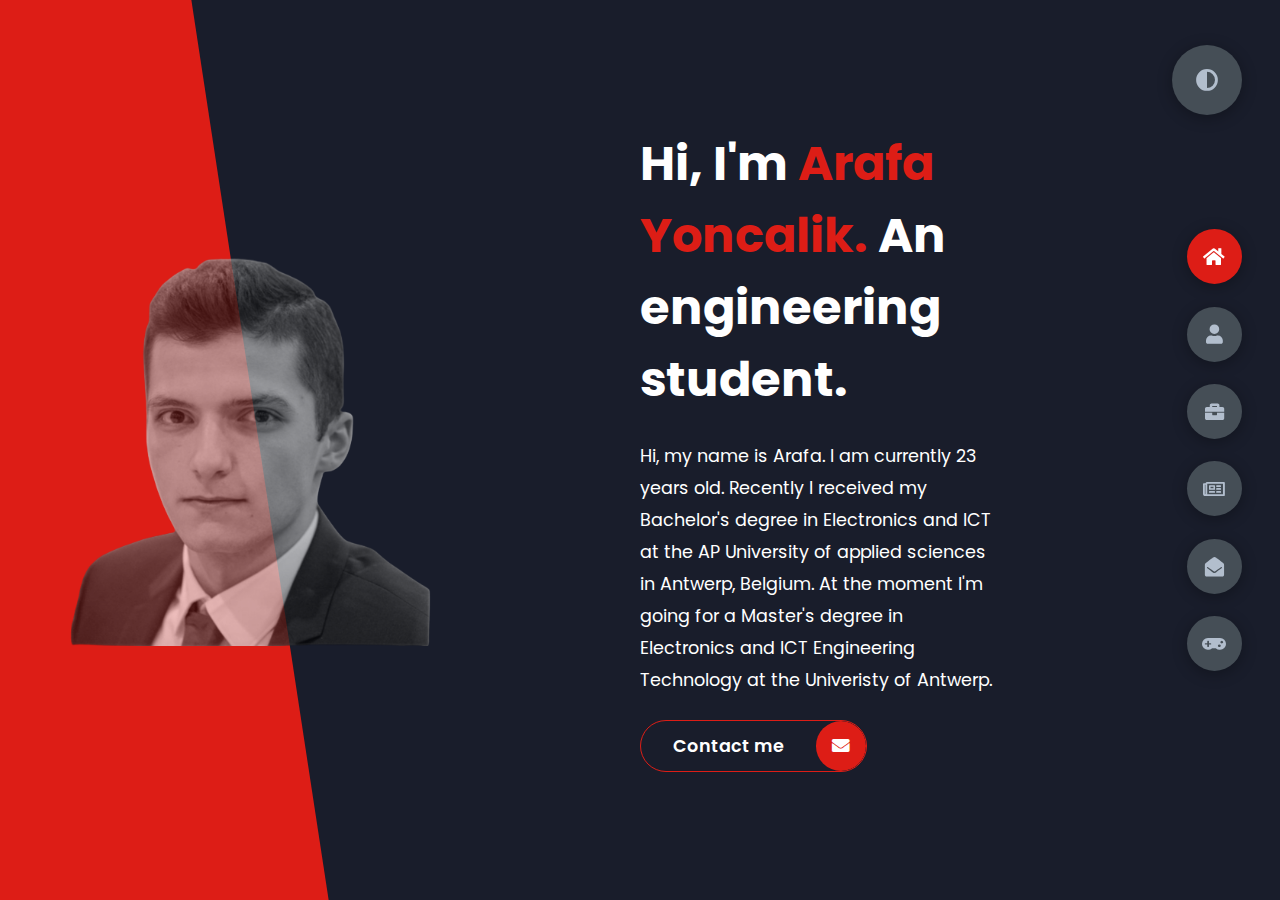
==== index.html @ f0032e3b "changes" ====
<!DOCTYPE html>
<html lang="en">

<head>
    <meta charset="UTF-8">
    <meta http-equiv="X-UA-Compatible" content="IE=edge">
    <meta name="viewport" content="width=device-width, initial-scale=1.0">
    <title>Portfolio</title>
    <link rel="stylesheet" href="styles/styles.css">
    <link rel="preconnect" href="https://fonts.googleapis.com">
    <link rel="preconnect" href="https://fonts.gstatic.com" crossorigin>
    <link rel="stylesheet" href="https://cdnjs.cloudflare.com/ajax/libs/font-awesome/5.15.4/css/all.min.css"
        integrity="sha512-1ycn6IcaQQ40/MKBW2W4Rhis/DbILU74C1vSrLJxCq57o941Ym01SwNsOMqvEBFlcgUa6xLiPY/NS5R+E6ztJQ=="
        crossorigin="anonymous" referrerpolicy="no-referrer" />
    <link href="https://fonts.googleapis.com/css2?family=Poppins:wght@400;500;600;700;800&display=swap"
        rel="stylesheet">
</head>

<body class="main-content">
    <header class="container header active" id="home">
        <div class="header-content">
            <div class="left-header">
                <div class="h-shape"></div>
                <div class="image">
                    <img src="img/legend.png" alt="">
                </div>
            </div>
            <div class="right-header">
                <h1 class="name">
                    Hi, I'm <span>Arafa Yoncalik.</span>
                    An engineering student.
                </h1>
                <p>
                    Hi, my name is Arafa. I am currently 23 years old. Recently I received my Bachelor's degree in
                    Electronics and ICT at the AP University of applied sciences in Antwerp, Belgium. At the moment I'm
                    going for a Master's degree in Electronics and ICT Engineering Technology at the Univeristy of
                    Antwerp.
                </p>
                <div class="control " data-id="contact" id="btn-con">
                    <div class="main-btn">
                        <span class="btn-text" id="go_contact">Contact me</span>
                        <span class="btn-icon"><i class="fas fa-envelope"></i></span>
                    </div>
                </div>
            </div>
        </div>
    </header>
    <main>
        <section class="container about" id="about">
            <div class="main-title">
                <h2>About <span>me</span><span class="bg-text">my stats</span></h2>
            </div>
            <div class="about-container">
                <div class="left-about">
                    <h4>Information About me</h4>
                    <p>
                        Always being fascinated and curious about the newest technologies as a child, I took the
                        opportunity to learn
                        about how it is done.
                        When I was 13 years old my father bought me my first laptop just to practice programming. He
                        gave me some old books
                        about Visual Basic and told me look it up. And that is basically how my journey in becoming a
                        programmer started. In
                        my high school and University career I followed multiple courses and gained information about
                        different topics on how to
                        create applications, how to manage them making use of the newest technologies, how to maintain
                        them and make use of automation using DevOps and CI/CD pipelines, how to deploy them making use
                        of Azure or Google
                        cloud,..etc.
                        Through this journey I also learned about different software development methodologies like
                        agile scrum, version control, different design patterns, algorithms and data
                        structures,...etc.
                        Below is a list of different programming languages and categories of technologies I have worked
                        with and my level of experience with them.
                    </p>
                    <div class="control " data-id="contact" id="btn-con">
                        <div class="main-btn">
                            <span class="btn-text" id="go_contact">Contact me</span>
                            <span class="btn-icon"><i class="fas fa-envelope"></i></span>
                        </div>
                    </div>
                </div>
                <div class="right-about">
                    <div class="about-item">
                        <div class="abt-text">
                            <p class="large-text">30+</p>
                            <p class="small-text">Projects <br /> Completed</p>
                        </div>
                    </div>
                    <div class="about-item">
                        <div class="abt-text">
                            <p class="large-text">5+</p>
                            <p class="small-text">Years of <br /> experience</p>
                        </div>
                    </div>
                    <div class="about-item" onclick="goToMeme()">
                        <div class="abt-text">
                            <p class="large-text">9000+</p>
                            <p class="small-text">Power <br /> Level</p>
                        </div>
                    </div>
                    <div class="about-item">
                        <div class="abt-text">
                            <p class="large-text">10+</p>
                            <p class="small-text"> Known Frameworks or Languages </p>
                        </div>
                    </div>
                </div>
            </div>
            <div class="about-stats">
                <h4 class="stat-title">My Skills</h4>
                <div class="progress-bars">
                    <div class="progress-bar">
                        <p class="prog-title">HTML</p>
                        <div class="progress-con">
                            <p class="prog-text">100%</p>
                            <div class="progress">
                                <span class="html1"></span>
                            </div>
                        </div>
                    </div>
                    <div class="progress-bar">
                        <p class="prog-title">SCSS</p>
                        <div class="progress-con">
                            <p class="prog-text">90%</p>
                            <div class="progress">
                                <span class="css"></span>
                            </div>
                        </div>
                    </div>
                    <div class="progress-bar">
                        <p class="prog-title">javascript</p>
                        <div class="progress-con">
                            <p class="prog-text">85%</p>
                            <div class="progress">
                                <span class="js"></span>
                            </div>
                        </div>
                    </div>
                    <div class="progress-bar">
                        <p class="prog-title">PHP</p>
                        <div class="progress-con">
                            <p class="prog-text">20%</p>
                            <div class="progress">
                                <span class="php"></span>
                            </div>
                        </div>
                    </div>
                    <div class="progress-bar">
                        <p class="prog-title">c++</p>
                        <div class="progress-con">
                            <p class="prog-text">70%</p>
                            <div class="progress">
                                <span class="cplusplus"></span>
                            </div>
                        </div>
                    </div>
                    <div class="progress-bar">
                        <p class="prog-title">C#</p>
                        <div class="progress-con">
                            <p class="prog-text">90%</p>
                            <div class="progress">
                                <span class="csharp"></span>
                            </div>
                        </div>
                    </div>
                    <div class="progress-bar">
                        <p class="prog-title">C</p>
                        <div class="progress-con">
                            <p class="prog-text">70%</p>
                            <div class="progress">
                                <span class="c"></span>
                            </div>
                        </div>
                    </div>
                    <div class="progress-bar">
                        <p class="prog-title">Java</p>
                        <div class="progress-con">
                            <p class="prog-text">100%</p>
                            <div class="progress">
                                <span class="java"></span>
                            </div>
                        </div>
                    </div>
                    <div class="progress-bar">
                        <p class="prog-title">Python</p>
                        <div class="progress-con">
                            <p class="prog-text">80%</p>
                            <div class="progress">
                                <span class="python"></span>
                            </div>
                        </div>
                    </div>
                    <div class="progress-bar">
                        <p class="prog-title">Typescript</p>
                        <div class="progress-con">
                            <p class="prog-text">90%</p>
                            <div class="progress">
                                <span class="typescript"></span>
                            </div>
                        </div>
                    </div>
                    <div class="progress-bar">
                        <p class="prog-title">SQL</p>
                        <div class="progress-con">
                            <p class="prog-text">75%</p>
                            <div class="progress">
                                <span class="sql"></span>
                            </div>
                        </div>
                    </div>
                    <div class="progress-bar">
                        <p class="prog-title">MongoDB</p>
                        <div class="progress-con">
                            <p class="prog-text">100%</p>
                            <div class="progress">
                                <span class="mongoDB"></span>
                            </div>
                        </div>
                    </div>
                    <div class="progress-bar">
                        <p class="prog-title">Assembler</p>
                        <div class="progress-con">
                            <p class="prog-text">60%</p>
                            <div class="progress">
                                <span class="assembler"></span>
                            </div>
                        </div>
                    </div>
                    <div class="progress-bar">
                        <p class="prog-title">Android Studio</p>
                        <div class="progress-con">
                            <p class="prog-text">70%</p>
                            <div class="progress">
                                <span class="androidstudio"></span>
                            </div>
                        </div>
                    </div>
                    <div class="progress-bar">
                        <p class="prog-title">Angular</p>
                        <div class="progress-con">
                            <p class="prog-text">95%</p>
                            <div class="progress">
                                <span class="angular"></span>
                            </div>
                        </div>
                    </div>
                    <div class="progress-bar">
                        <p class="prog-title">Ansible</p>
                        <div class="progress-con">
                            <p class="prog-text">70%</p>
                            <div class="progress">
                                <span class="ansible"></span>
                            </div>
                        </div>
                    </div>
                    <div class="progress-bar">
                        <p class="prog-title">Jenkins</p>
                        <div class="progress-con">
                            <p class="prog-text">70%</p>
                            <div class="progress">
                                <span class="jenkins"></span>
                            </div>
                        </div>
                    </div>
                    <div class="progress-bar">
                        <p class="prog-title">Azure</p>
                        <div class="progress-con">
                            <p class="prog-text">70%</p>
                            <div class="progress">
                                <span class="azure"></span>
                            </div>
                        </div>
                    </div>
                    <div class="progress-bar">
                        <p class="prog-title">Google Cloud</p>
                        <div class="progress-con">
                            <p class="prog-text">70%</p>
                            <div class="progress">
                                <span class="googlecloud"></span>
                            </div>
                        </div>
                    </div>
                    <div class="progress-bar">
                        <p class="prog-title">Linux(Debian)</p>
                        <div class="progress-con">
                            <p class="prog-text">90%</p>
                            <div class="progress">
                                <span class="linux"></span>
                            </div>
                        </div>
                    </div>
                    <div class="progress-bar">
                        <p class="prog-title">Unity(3D Game and VR dev)</p>
                        <div class="progress-con">
                            <p class="prog-text">80%</p>
                            <div class="progress">
                                <span class="Unity"></span>
                            </div>
                        </div>
                    </div>
                    <div class="progress-bar">
                        <p class="prog-title">PyCharm</p>
                        <div class="progress-con">
                            <p class="prog-text">90%</p>
                            <div class="progress">
                                <span class="pycharm"></span>
                            </div>
                        </div>
                    </div>
                    <div class="progress-bar">
                        <p class="prog-title">Intellij</p>
                        <div class="progress-con">
                            <p class="prog-text">100%</p>
                            <div class="progress">
                                <span class="Intellij"></span>
                            </div>
                        </div>
                    </div>
                    <div class="progress-bar">
                        <p class="prog-title">.NET core</p>
                        <div class="progress-con">
                            <p class="prog-text">80%</p>
                            <div class="progress">
                                <span class="NET"></span>
                            </div>
                        </div>
                    </div>
                    <div class="progress-bar">
                        <p class="prog-title">Visual Studio</p>
                        <div class="progress-con">
                            <p class="prog-text">100%</p>
                            <div class="progress">
                                <span class="visualstudio"></span>
                            </div>
                        </div>
                    </div>
                    <div class="progress-bar">
                        <p class="prog-title">Visual Studio Code</p>
                        <div class="progress-con">
                            <p class="prog-text">100%</p>
                            <div class="progress">
                                <span class="vsc"></span>
                            </div>
                        </div>
                    </div>
                    <div class="progress-bar">
                        <p class="prog-title">Cisco Packet Tracer</p>
                        <div class="progress-con">
                            <p class="prog-text">70%</p>
                            <div class="progress">
                                <span class="packettracer"></span>
                            </div>
                        </div>
                    </div>
                    <div class="progress-bar">
                        <p class="prog-title">Postgresql</p>
                        <div class="progress-con">
                            <p class="prog-text">100%</p>
                            <div class="progress">
                                <span class="postgres"></span>
                            </div>
                        </div>
                    </div>
                    <div class="progress-bar">
                        <p class="prog-title">Spring Boot</p>
                        <div class="progress-con">
                            <p class="prog-text">90%</p>
                            <div class="progress">
                                <span class="springbooty"></span>
                            </div>
                        </div>
                    </div>
                    <div class="progress-bar">
                        <p class="prog-title">NodeJS</p>
                        <div class="progress-con">
                            <p class="prog-text">70%</p>
                            <div class="progress">
                                <span class="nodeJS"></span>
                            </div>
                        </div>
                    </div>
                    <div class="progress-bar">
                        <p class="prog-title">React</p>
                        <div class="progress-con">
                            <p class="prog-text">50%</p>
                            <div class="progress">
                                <span class="react"></span>
                            </div>
                        </div>
                    </div>
                    <div class="progress-bar">
                        <p class="prog-title">Windows Server</p>
                        <div class="progress-con">
                            <p class="prog-text">60%</p>
                            <div class="progress">
                                <span class="windowsserver"></span>
                            </div>
                        </div>
                    </div>
                    <div class="progress-bar">
                        <p class="prog-title">MicroChip Studio</p>
                        <div class="progress-con">
                            <p class="prog-text">70%</p>
                            <div class="progress">
                                <span class="microchip"></span>
                            </div>
                        </div>
                    </div>
                    <div class="progress-bar">
                        <p class="prog-title">Vivado (FPGA, VHDL)</p>
                        <div class="progress-con">
                            <p class="prog-text">50%</p>
                            <div class="progress">
                                <span class="vhdl"></span>
                            </div>
                        </div>
                    </div>
                    <div class="progress-bar">
                        <p class="prog-title">Raspberry PI</p>
                        <div class="progress-con">
                            <p class="prog-text">80%</p>
                            <div class="progress">
                                <span class="rpi"></span>
                            </div>
                        </div>
                    </div>
                    <div class="progress-bar">
                        <p class="prog-title">Arduino (nano)</p>
                        <div class="progress-con">
                            <p class="prog-text">80%</p>
                            <div class="progress">
                                <span class="arduino"></span>
                            </div>
                        </div>
                    </div>
                    <div class="progress-bar">
                        <p class="prog-title">GIT (version control)</p>
                        <div class="progress-con">
                            <p class="prog-text">100%</p>
                            <div class="progress">
                                <span class="git"></span>
                            </div>
                        </div>
                    </div>
                    <div class="progress-bar">
                        <p class="prog-title">Jira</p>
                        <div class="progress-con">
                            <p class="prog-text">100%</p>
                            <div class="progress">
                                <span class="jira"></span>
                            </div>
                        </div>
                    </div>
                    <div class="progress-bar">
                        <p class="prog-title">MATLAB</p>
                        <div class="progress-con">
                            <p class="prog-text">80%</p>
                            <div class="progress">
                                <span class="matlab"></span>
                            </div>
                        </div>
                    </div>
                    <div class="progress-bar">
                        <p class="prog-title">Firebase</p>
                        <div class="progress-con">
                            <p class="prog-text">80%</p>
                            <div class="progress">
                                <span class="firebase"></span>
                            </div>
                        </div>
                    </div>
                </div>
            </div>
            <h4 class="stat-title">My Timeline</h4>
            <div class="timeline">
                <div class="timeline-item">
                    <div class="tl-icon">
                        <i class="fas fa-university"></i>
                    </div>
                    <p class="tl-duration">SEPT 2021</p>
                    <h5>University Of Antwerp<span> - UNIVERSITY</span></h5>
                    <p>
                        Started my Master's degree in the Faculty of Applied Sciences, Electronics and ICT
                        (Engineering).
                    </p>
                </div>
                <div class="timeline-item">
                    <div class="tl-icon">
                        <i class="fas fa-university"></i>
                    </div>
                    <p class="tl-duration">JUN 2021</p>
                    <h5>AP UNIVERSITY<span> - UNIVERSITY</span></h5>
                    <p>
                        Graduated from AP in Electronics and ICT, where I received my Professional Bachelor's degree.
                    </p>
                </div>
                <div class="timeline-item">
                    <div class="tl-icon">
                        <i class="fas fa-briefcase"></i>
                    </div>
                    <p class="tl-duration">FEB 2021 - Now</p>
                    <h5>Research Assistant<span> - AP University (Immersive Lab)</span></h5>
                    <p>
                        For the Immersive lab of AP University I worked many times as a student in helping with doing
                        research on virtual reality based topics or testing new VR equipment. I was also responsible for
                        helping with student that
                        would follow summerschools at the Immersive Lab for learning on how to develop a virtual reality
                        application
                        making use of the Unity Framework.
                    </p>
                </div>
                <div class="timeline-item">
                    <div class="tl-icon">
                        <i class="fas fa-users"></i>
                    </div>
                    <p class="tl-duration">FEB 2021 - 4 months</p>
                    <h5>Internship<span> - Suivo NV</span></h5>
                    <p>
                        During my Bachelor degree I had worked as an intern at Suivo as a full stack web developer,
                        where I had to create an application where I used Angular for the frontend and Spring Boot, Java
                        for the Backend. These were my first months in a real IT related work environment. Again I would
                        like to thank Suivo for accepting me there.
                    </p>
                </div>
                <div class="timeline-item">
                    <div class="tl-icon">
                        <i class="fas fa-briefcase"></i>
                    </div>
                    <p class="tl-duration">AUG 2018 - Now</p>
                    <h5>Retail Worker<span> - Carrefour</span></h5>
                    <p>
                        In Carrefour where I still work from time to time, I usually am responsible for the fruits and
                        veggies section.
                    </p>
                </div>
                <div class="timeline-item">
                    <div class="tl-icon">
                        <i class="fas fa-university"></i>
                    </div>
                    <p class="tl-duration">JUN 2018</p>
                    <h5>KA SCHOTEN<span> - HIGHSCHOOL</span></h5>
                    <p>
                        Graduated from highschool in Industrial ICT - TSO.
                    </p>
                </div>
                <div class="timeline-item">
                    <div class="tl-icon">
                        <i class="fas fa-briefcase"></i>
                    </div>
                    <p class="tl-duration">JAN 2017 - Now</p>
                    <h5>Waiter<span> - Quinto</span></h5>
                    <p>
                        As a waiter I also worked for many years at Quinto, which was a food service company that
                        provided
                        waiters for different banquet halls or party rooms.
                    </p>
                </div>
                <div class="timeline-item">
                    <div class="tl-icon">
                        <i class="fas fa-briefcase"></i>
                    </div>
                    <p class="tl-duration">APR 2017 - 2 months</p>
                    <h5>Warehouse Worker<span> - VOS Logistics</span></h5>
                    <p>
                        I worked at VOS logistics for about 2 months as a student, where I had to pack up boxes of pots
                        and pans.
                    </p>
                </div>
                <div class="timeline-item">
                    <div class="tl-icon">
                        <i class="fas fa-briefcase"></i>
                    </div>
                    <p class="tl-duration">FEB 2017 - 2 months</p>
                    <h5>Sous Chef<span> - Roji</span></h5>
                    <p>
                        Again for a short period of time I worked in a restaurant named Roji in Antwerp. Where I helped
                        preparing the dishes.
                    </p>
                </div>
                <div class="timeline-item">
                    <div class="tl-icon">
                        <i class="fas fa-users"></i>
                    </div>
                    <p class="tl-duration">FEB 2017 - 2 weeks</p>
                    <h5>Internship<span> - Innosec</span></h5>
                    <p>
                        My first internship experience was at an organisation called Innosec, where I developed 3 basic
                        websites for. These websites were made in Wordpress. This was a nice experience I had during
                        highschool which helped me understanding the principles of web design as a young learner.
                    </p>
                </div>
                <div class="timeline-item">
                    <div class="tl-icon">
                        <i class="fas fa-briefcase"></i>
                    </div>
                    <p class="tl-duration">JAN 2016 - 1 month</p>
                    <h5>Baker<span> - Bakkerij Goolaerts</span></h5>
                    <p>
                        For a short period of time as a student I worked at a bakery helping with baking bread,
                        preparing the dough and decorating cakes.
                    </p>
                </div>
            </div>
        </section>
        <section class="container" id="portfolio">
            <div class="main-title">
                <h2>My <span>Portfolio</span><span class="bg-text">My Work</span></h2>
            </div>
            <p class="port-text">
                Here is some of my work that I've done in various programming languages.
            </p>
            <div class="portfolios">
                <div class="portfolio-item">
                    <div class="image">
                        <img src="img/clover.PNG" alt="">
                    </div>
                    <div class="hover-items">
                        <h3>Security Tool</h3>
                        <div class="icons">
                            <a href="https://github.com/Arafa42/Security-Tool-Cloverfield-Magnus-Opus-Project"
                                class="icon" target="_blank">
                                <i class="fab fa-github"></i>
                            </a>
                            <a href="https://youtu.be/WwIbwt-917Q" class="icon" target="_blank">
                                <i class="fab fa-youtube"></i>
                            </a>
                        </div>
                    </div>
                </div>
                <div class="portfolio-item">
                    <div class="image">
                        <img src="img/warcpr.png" alt="">
                    </div>
                    <div class="hover-items">
                        <h3>WAR-CPR in VR</h3>
                        <div class="icons">
                            <a href="https://github.com/Arafa42/WAR-CPR_DEMO" class="icon" target="_blank">
                                <i class="fab fa-github"></i>
                            </a>
                            <a href="https://youtu.be/sEaVJ5YvAxQ" class="icon" target="_blank">
                                <i class="fab fa-youtube"></i>
                            </a>
                        </div>
                    </div>
                </div>
                <div class="portfolio-item">
                    <div class="image">
                        <img src="img/moneyismoneylan.png" alt="">
                    </div>
                    <div class="hover-items">
                        <h3>MoneyTracker</h3>
                        <div class="icons">
                            <a href="https://github.com/Arafa42/MoneyTracker" class="icon" target="_blank">
                                <i class="fab fa-github"></i>
                            </a>
                        </div>
                    </div>
                </div>
                <div class="portfolio-item">
                    <div class="image">
                        <img src="img/chess.png" alt="">
                    </div>
                    <div class="hover-items">
                        <h3>CHESS_AI</h3>
                        <div class="icons">
                            <a href="https://github.com/Arafa42/CHESS_AI" class="icon" target="_blank">
                                <i class="fab fa-github"></i>
                            </a>
                        </div>
                    </div>
                </div>
                <div class="portfolio-item">
                    <div class="image">
                        <img src="img/dsp.png" alt="">
                    </div>
                    <div class="hover-items">
                        <h3>sEMG Signal Processing</h3>
                        <div class="icons">
                            <a href="https://github.com/Arafa42/Digital-Signal-Processing" target="_blank" class="icon">
                                <i class="fab fa-github"></i>
                            </a>
                        </div>
                    </div>
                </div>
                <div class="portfolio-item">
                    <div class="image">
                        <img src="img/2D.png" alt="">
                    </div>
                    <div class="hover-items">
                        <h3>2D Platformer</h3>
                        <div class="icons">
                            <a href="https://github.com/Arafa42/Platformer2D" target="_blank" class="icon">
                                <i class="fab fa-github"></i>
                            </a>
                        </div>
                    </div>
                </div>
                <div class="portfolio-item">
                    <div class="image">
                        <img src="img/mqtiti.png" alt="">
                    </div>
                    <div class="hover-items">
                        <h3>RPI Multiplayer Pong</h3>
                        <div class="icons">
                            <a href="https://github.com/Arafa42/RPI_MULTIPLAYER_PONG" class="icon" target="_blank">
                                <i class="fab fa-github"></i>
                            </a>
                            <a href="https://youtu.be/7KH_9-VDdi8" class="icon" target="_blank">
                                <i class="fab fa-youtube"></i>
                            </a>
                        </div>
                    </div>
                </div>

                <div class="portfolio-item">
                    <div class="image">
                        <img src="img/springang.png" alt="">
                    </div>
                    <div class="hover-items">
                        <h3>Bookstore</h3>
                        <div class="icons">
                            <a href="https://github.com/Arafa42/Spring-Boot_Angular_Bookstore" class="icon"
                                target="_blank">
                                <i class="fab fa-github"></i>
                            </a>
                        </div>
                    </div>
                </div>
                <div class="portfolio-item">
                    <div class="image">
                        <img src="img/unity.png" alt="">
                    </div>
                    <div class="hover-items">
                        <h3>3D Platformer</h3>
                        <div class="icons">
                            <a href="https://github.com/Arafa42/Unity-3D-Game-Programming-Project" class="icon"
                                target="_blank">
                                <i class="fab fa-github"></i>
                            </a>
                            <a href="https://youtu.be/xMLe4D88G_8" class="icon" target="_blank">
                                <i class="fab fa-youtube"></i>
                            </a>
                        </div>
                    </div>
                </div>
                <div class="portfolio-item">
                    <div class="image">
                        <img src="img/androwiet.png" alt="">
                    </div>
                    <div class="hover-items">
                        <h3>IBM CHALLENGE</h3>
                        <div class="icons">
                            <a href="https://github.com/Arafa42/IBM_CHALLENGE" class="icon" target="_blank">
                                <i class="fab fa-github"></i>
                            </a>
                        </div>
                    </div>
                </div>
                <div class="portfolio-item">
                    <div class="image">
                        <img src="img/python.png" alt="">
                    </div>
                    <div class="hover-items">
                        <h3>Python Games</h3>
                        <div class="icons">
                            <a href="https://github.com/Arafa42/Python_Games" class="icon" target="_blank">
                                <i class="fab fa-github"></i>
                            </a>
                        </div>
                    </div>
                </div>
                <div class="portfolio-item">
                    <div class="image">
                        <img src="img/dotnet.png" alt="">
                    </div>
                    <div class="hover-items">
                        <h3>CloudApi-BooksApi</h3>
                        <div class="icons">
                            <a href="https://github.com/Arafa42/CloudApi-BooksApi" class="icon" target="_blank">
                                <i class="fab fa-github"></i>
                            </a>
                        </div>
                    </div>
                </div>
            </div>
        </section>
        <section class="container" id="blogs">
            <div class="blogs-content">
                <div class="main-title">
                    <h2>My <span>Blogs</span><span class="bg-text">My Blogs</span></h2>
                </div>
                <div class="blgtext">
                    No blogs available yet...
                </div>
                <!-- <div class="blogs">
                    <div class="blog">
                        <img src="img/port6.jpg" alt="">
                        <div class="blog-text">
                            <h4>
                                How to Create Your Own Website
                            </h4>
                            <p>
                                Lorem ipsum dolor sit, amet consectetur adipisicing elit.
                                Doloribus natus voluptas, eos obcaecati recusandae amet?
                            </p>
                        </div>
                    </div>
                    <div class="blog">
                        <img src="img/blog1.jpg" alt="">
                        <div class="blog-text">
                            <h4>
                                How to Become an Expert in Web Design
                            </h4>
                            <p>
                                Lorem ipsum dolor sit, amet consectetur adipisicing elit.
                                Doloribus natus voluptas, eos obcaecati recusandae amet?
                            </p>
                        </div>
                    </div>
                    <div class="blog">
                        <img src="img/blog2.jpg" alt="">
                        <div class="blog-text">
                            <h4>
                                Become a Web Designer in 10 Days
                            </h4>
                            <p>
                                Lorem ipsum dolor sit, amet consectetur adipisicing elit.
                                Doloribus natus voluptas, eos obcaecati recusandae amet?
                            </p>
                        </div>
                    </div>
                    <div class="blog">
                        <img src="img/blog3.jpg" alt="">
                        <div class="blog-text">
                            <h4>
                                Debbuging made easy with Web Inspector
                            </h4>
                            <p>
                                Lorem ipsum dolor sit, amet consectetur adipisicing elit.
                                Doloribus natus voluptas, eos obcaecati recusandae amet?
                            </p>
                        </div>
                    </div>
                    <div class="blog">
                        <img src="img/port1.jpg" alt="">
                        <div class="blog-text">
                            <h4>
                                Get started with Web Design and UI Design
                            </h4>
                            <p>
                                Lorem ipsum dolor sit, amet consectetur adipisicing elit.
                                Doloribus natus voluptas, eos obcaecati recusandae amet?
                            </p>
                        </div>
                    </div>
                    <div class="blog">
                        <img src="img/port3.jpg" alt="">
                        <div class="blog-text">
                            <h4>
                                This is what you need to know about Web Design
                            </h4>
                            <p>
                                Lorem ipsum dolor sit, amet consectetur adipisicing elit.
                                Doloribus natus voluptas, eos obcaecati recusandae amet?
                            </p>
                        </div>
                    </div> -->
            </div>
            </div>
        </section>
        <section class="container contact" id="contact">
            <div class="contact-container">
                <div class="main-title">
                    <h2>Contact <span>Me</span><span class="bg-text">Contact</span></h2>
                </div>
                <div class="contact-content-con">
                    <div class="left-contact">
                        <h4>Contact me here</h4>
                        <p>
                            Do not hesitate to ask any questions, fill in the contact form and press the send button. I
                            will get back to you as soon as I can.
                        </p>
                        <div class="contact-info">
                            <div class="contact-item">
                                <div class="icon">
                                    <i class="fas fa-map-marker-alt"></i>
                                    <span>Location</span>
                                </div>
                                <p>
                                    : Antwerp, Belgium
                                </p>
                            </div>
                            <div class="contact-item">
                                <div class="icon">
                                    <i class="fas fa-envelope"></i>
                                    <span>Email</span>
                                </div>
                                <p>
                                    <span>: arafayon@gmail.com</span>
                                </p>
                            </div>
                            <div class="contact-item">
                                <div class="icon">
                                    <i class="fas fa-user-graduate"></i>
                                    <span>Education</span>
                                </div>
                                <p>
                                    <span>: Engineering, Univeristy Of Antwerp</span>
                                </p>
                            </div>
                            <!-- <div class="contact-item">
                                <div class="icon">
                                    <i class="fas fa-user-graduate"></i>
                                    <span>Mobile Number</span>
                                </div>
                                <p>
                                    <span>: 07522670617</span>
                                </p>
                            </div> -->
                            <div class="contact-item">
                                <div class="icon">
                                    <i class="fas fa-globe-africa"></i>
                                    <span>Languages</span>
                                </div>
                                <p>
                                    <span>: Dutch, English, Turkish</span>
                                </p>
                            </div>
                        </div>
                        <div class="contact-icons">
                            <div class="contact-icon">
                                <a href="https://www.facebook.com/arafa.yoncalik.7/" target="_blank">
                                    <i class="fab fa-facebook-f"></i>
                                </a>
                                <a href="https://www.linkedin.com/in/arafa-yoncalik-3976a41b8/?originalSubdomain=be""
                                    target=" _blank">
                                    <i class="fab fa-linkedin"></i>
                                </a>
                                <a href="https://github.com/Arafa42" target="_blank">
                                    <i class="fab fa-github"></i>
                                </a>
                                <a href="https://www.youtube.com/channel/UCJx2hqu0TJGX1EMsKXlGy5A" target="_blank">
                                    <i class="fab fa-youtube"></i>
                                </a>
                            </div>
                        </div>
                    </div>
                    <div class="right-contact">
                        <form action="" class="contact-form">
                            <div class="input-control i-c-2">
                                <input type="text" required placeholder="YOUR NAME">
                                <input type="email" required placeholder="YOUR EMAIL">
                            </div>
                            <div class="input-control">
                                <input type="text" required placeholder="ENTER SUBJECT">
                            </div>
                            <div class="input-control">
                                <textarea name="" id="" cols="15" rows="8" placeholder="Message Here..."></textarea>
                            </div>
                            <div class="submit-btn">
                                <a href="#" class="main-btn">
                                    <span class="btn-text">Send</span>
                                    <span class="btn-icon"><i class="fas fa-envelope"></i></span>
                                </a>
                            </div>
                        </form>
                    </div>
                </div>
            </div>
        </section>
        <section class="container games" id="games">
            <div class="games-container">
                <div class="main-title">
                    <h2>Bored <span>?</span><span class="bg-text">Bored?</span></h2>
                </div>
                <div class="games-content-con">
                    <div class="cvs">
                        <canvas width="400" height="500" id="game"></canvas>
                        <script src="breakout.js"></script>
                    </div>
                </div>
            </div>
        </section>
    </main>

    <div class="controls">
        <div class="control active-btn" data-id="home">
            <i class="fas fa-home"></i>
        </div>
        <div class="control" data-id="about">
            <i class="fas fa-user"></i>
        </div>
        <div class="control" data-id="portfolio">
            <i class="fas fa-briefcase"></i>
        </div>
        <div class="control" data-id="blogs">
            <i class="far fa-newspaper"></i>
        </div>
        <div class="control" data-id="contact">
            <i class="fas fa-envelope-open"></i>
        </div>
        <div class="control" data-id="games">
            <i class="fas fa-gamepad"></i>
        </div>
    </div>
    <div class="theme-btn">
        <i class="fas fa-adjust"></i>
    </div>
    <script src="app.js"></script>
</body>

</html>
---- styles/styles.css ----
* {
  margin: 0;
  padding: 0;
  box-sizing: border-box;
  list-style: none;
}

:root {
  --color-primary: #191d2b;
  --color-secondary: #dd1d16;
  --color-white: #FFFFFF;
  --color-black: #000;
  --color-grey0: #f8f8f8;
  --color-grey-1: #dbe1e8;
  --color-grey-2: #b2becd;
  --color-grey-3: #6c7983;
  --color-grey-4: #454e56;
  --color-grey-5: #2a2e35;
  --color-grey-6: #12181b;
  --br-sm-2: 14px;
  --box-shadow-1: 0 3px 15px rgba(0,0,0,.3);
}

.light-mode {
  --color-primary: #FFFFFF;
  --color-secondary: #6fa9ff;
  --color-white: #454e56;
  --color-black: #000;
  --color-grey0: #f8f8f8;
  --color-grey-1: #6c7983;
  --color-grey-2: #6c7983;
  --color-grey-3: #6c7983;
  --color-grey-4: #454e56;
  --color-grey-5: #f8f8f8;
  --color-grey-6: #12181b;
}

body {
  background-color: var(--color-primary);
  font-family: "Poppins", sans-serif;
  font-size: 1.1rem;
  color: var(--color-white);
  transition: all 0.4s ease-in-out;
}

a {
  display: inline-block;
  text-decoration: none;
  color: inherit;
  font-family: inherit;
}

header {
  min-height: 100vh;
  color: var(--color-white);
  overflow: hidden;
  padding: 0 !important;
}

section {
  min-height: 100vh;
  width: 100%;
  position: absolute;
  left: 0;
  top: 0;
  padding: 3rem 18rem;
}

.container {
  display: none;
  transform: translateY(-100%) scale(0);
  transition: all 0.4s ease-in-out;
  background-color: var(--color-primary);
}

.active {
  display: block;
  animation: appear 1s ease-in-out;
  transform: translateY(0) scaleY(1);
}
@keyframes appear {
  0% {
    transform: translateY(-100%) scaleY(0);
  }
  100% {
    transform: translateY(0) scaleY(1);
  }
}

.controls {
  position: fixed;
  z-index: 10;
  top: 50%;
  right: 3%;
  display: flex;
  flex-direction: column;
  align-items: center;
  justify-content: center;
  transform: translateY(-50%);
}
.controls .control {
  padding: 1rem;
  cursor: pointer;
  background-color: var(--color-grey-4);
  width: 55px;
  height: 55px;
  border-radius: 50%;
  display: flex;
  justify-content: center;
  align-items: center;
  margin: 0.7rem 0;
  box-shadow: var(--box-shadow-1);
}
.controls .control i {
  font-size: 1.2rem;
  color: var(--color-grey-2);
  pointer-events: none;
}
.controls .active-btn {
  background-color: var(--color-secondary);
  transition: all 0.4s ease-in-out;
}
.controls .active-btn i {
  color: var(--color-white);
}

.theme-btn {
  top: 5%;
  right: 3%;
  width: 70px;
  height: 70px;
  border-radius: 50%;
  background-color: var(--color-grey-4);
  cursor: pointer;
  position: fixed;
  display: flex;
  justify-content: center;
  align-items: center;
  box-shadow: 0 3px 15px rgba(0, 0, 0, 0.3);
  transition: all 0.1s ease-in-out;
}
.theme-btn:active {
  transform: translateY(-3px);
}
.theme-btn i {
  font-size: 1.4rem;
  color: var(--color-grey-2);
  pointer-events: none;
}

/*Header-content*/
.header-content {
  display: grid;
  grid-template-columns: repeat(2, 1fr);
  min-height: 100vh;
}
.header-content .left-header {
  display: flex;
  align-items: center;
  position: relative;
}
.header-content .left-header .h-shape {
  transition: all 0.4s ease-in-out;
  width: 65%;
  height: 100%;
  background-color: var(--color-secondary);
  position: absolute;
  left: 0;
  top: 0;
  z-index: -1;
  clip-path: polygon(0 0, 46% 0, 79% 100%, 0% 100%);
}
.header-content .left-header .image {
  border-radius: var(--br-sm-2);
  height: 80%;
  width: 58%;
  margin-left: 4rem;
  /* background-color: var(--color-black); */
  opacity: .75;
  transition: all 0.4s ease-in-out;
}
.header-content .left-header .image img {
  width: 100%;
  height: 100%;
  object-fit: contain;
  transition: all 0.4s ease-in-out;
  filter: grayscale(100%);
}
.header-content .left-header .image img:hover {
  filter: grayscale(0);
}
.header-content .right-header {
  display: flex;
  flex-direction: column;
  justify-content: center;
  padding-right: 18rem;
}
.header-content .right-header .name {
  font-size: 3rem;
}
.header-content .right-header .name span {
  color: var(--color-secondary);
}
.header-content .right-header p {
  margin: 1.5rem 0;
  line-height: 2rem;
}

/*About*/
.about-container {
  display: grid;
  grid-template-columns: repeat(2, 1fr);
  padding-top: 3.5rem;
  padding-bottom: 5rem;
}
.about-container .right-about {
  display: grid;
  grid-template-columns: repeat(2, 1fr);
  grid-gap: 2rem;
}
.about-container .right-about .about-item {
  border: 1px solid var(--color-grey-5);
  border-radius: 5px;
  transition: all 0.4s ease-in-out;
  box-shadow: 1px 2px 15px rgba(0, 0, 0, 0.1);
}
.about-container .right-about .about-item:hover {
  cursor: default;
  transform: translateY(-5px);
  border: 1px solid var(--color-secondary);
  box-shadow: 1px 4px 15px rgba(0, 0, 0, 0.32);
}
.about-container .right-about .about-item .abt-text {
  padding: 1.5rem;
  display: flex;
  flex-direction: column;
}
.about-container .right-about .about-item .abt-text .large-text {
  font-size: 3rem;
  font-weight: 700;
  color: var(--color-secondary);
}
.about-container .right-about .about-item .abt-text .small-text {
  padding-left: 3rem;
  position: relative;
  text-transform: uppercase;
  font-size: 1.2rem;
  color: var(--color-grey-1);
  letter-spacing: 2px;
}
.about-container .right-about .about-item .abt-text .small-text::before {
  content: "";
  position: absolute;
  left: 0;
  top: 15px;
  width: 2rem;
  height: 2px;
  background-color: var(--color-grey-5);
}
.about-container .left-about {
  padding-right: 5rem;
}
.about-container .left-about p {
  line-height: 2rem;
  padding: 1rem;
  color: var(--color-grey-1);
}
.about-container .left-about h4 {
  font-size: 2rem;
  text-transform: uppercase;
}

.about-stats {
  padding-bottom: 4rem;
}
.about-stats .progress-bars {
  display: grid;
  grid-template-columns: repeat(2, 1fr);
  grid-gap: 2rem;
}
.about-stats .progress-bars .progress-bar {
  display: flex;
  flex-direction: column;
}
.about-stats .progress-bars .progress-bar .prog-title {
  text-transform: uppercase;
  font-weight: 500;
}
.about-stats .progress-bars .progress-bar .progress-con {
  display: flex;
  align-items: center;
}
.about-stats .progress-bars .progress-bar .progress-con .prog-text {
  color: var(--color-grey-2);
}
.about-stats .progress-bars .progress-bar .progress-con .progress {
  width: 100%;
  height: 0.45rem;
  background-color: var(--color-grey-4);
  margin-left: 1rem;
  position: relative;
}
.about-stats .progress-bars .progress-bar .progress-con .progress span {
  position: absolute;
  top: 0;
  left: 0;
  height: 100%;
  background-color: var(--color-secondary);
  transition: all 0.4s ease-in-out;
  width: 60%;
}
.about-stats .progress-bars .progress-bar .progress-con .progress .html1 {
  width: 100%;
}
.about-stats .progress-bars .progress-bar .progress-con .progress .css {
  width: 90%;
}
.about-stats .progress-bars .progress-bar .progress-con .progress .js {
  width: 85%;
}
.about-stats .progress-bars .progress-bar .progress-con .progress .php{
  width: 20%;
}
.about-stats .progress-bars .progress-bar .progress-con .progress .cplusplus {
  width: 70%;
}
.about-stats .progress-bars .progress-bar .progress-con .progress .csharp {
  width: 90%;
}
.about-stats .progress-bars .progress-bar .progress-con .progress .c {
  width: 70%;
}
.about-stats .progress-bars .progress-bar .progress-con .progress .java {
  width: 100%;
}
.about-stats .progress-bars .progress-bar .progress-con .progress .python {
  width: 80%;
}
.about-stats .progress-bars .progress-bar .progress-con .progress .typescript {
  width: 90%;
}
.about-stats .progress-bars .progress-bar .progress-con .progress .sql {
  width: 75%;
}
.about-stats .progress-bars .progress-bar .progress-con .progress .mongoDB {
  width: 100%;
}
.about-stats .progress-bars .progress-bar .progress-con .progress .assembler {
  width: 60%;
}
.about-stats .progress-bars .progress-bar .progress-con .progress .androidstudio {
  width: 70%;
}
.about-stats .progress-bars .progress-bar .progress-con .progress .angular {
  width: 95%;
}
.about-stats .progress-bars .progress-bar .progress-con .progress .ansible {
  width: 70%;
}
.about-stats .progress-bars .progress-bar .progress-con .progress .jenkins {
  width: 70%;
}
.about-stats .progress-bars .progress-bar .progress-con .progress .azure {
  width: 70%;
}
.about-stats .progress-bars .progress-bar .progress-con .progress .googlecloud {
  width: 70%;
}
.about-stats .progress-bars .progress-bar .progress-con .progress .linux {
  width: 90%;
}
.about-stats .progress-bars .progress-bar .progress-con .progress .Unity {
  width: 80%;
}
.about-stats .progress-bars .progress-bar .progress-con .progress .pycharm {
  width: 90%;
}
.about-stats .progress-bars .progress-bar .progress-con .progress .Intellij {
  width: 100%;
}
.about-stats .progress-bars .progress-bar .progress-con .progress .NET {
  width: 80%;
}
.about-stats .progress-bars .progress-bar .progress-con .progress .visualstudio {
  width: 100%;
}
.about-stats .progress-bars .progress-bar .progress-con .progress .vsc {
  width: 100%;
}
.about-stats .progress-bars .progress-bar .progress-con .progress .packettracer {
  width: 70%;
}
.about-stats .progress-bars .progress-bar .progress-con .progress .postgres {
  width: 100%;
}
.about-stats .progress-bars .progress-bar .progress-con .progress .springbooty {
  width: 90%;
}
.about-stats .progress-bars .progress-bar .progress-con .progress .nodeJS {
  width: 70%;
}
.about-stats .progress-bars .progress-bar .progress-con .progress .react {
  width: 50%;
}
.about-stats .progress-bars .progress-bar .progress-con .progress .windowsserver {
  width: 60%;
}
.about-stats .progress-bars .progress-bar .progress-con .progress .microchip {
  width: 70%;
}
.about-stats .progress-bars .progress-bar .progress-con .progress .vhdl {
  width: 50%;
}
.about-stats .progress-bars .progress-bar .progress-con .progress .rpi {
  width: 80%;
}
.about-stats .progress-bars .progress-bar .progress-con .progress .arduino {
  width: 80%;
}
.about-stats .progress-bars .progress-bar .progress-con .progress .git {
  width: 100%;
}
.about-stats .progress-bars .progress-bar .progress-con .progress .jira {
  width: 100%;
}
.about-stats .progress-bars .progress-bar .progress-con .progress .matlab {
  width: 80%;
}
.about-stats .progress-bars .progress-bar .progress-con .progress .firebase {
  width: 80%;
}


.stat-title {
  text-transform: uppercase;
  font-size: 1.4rem;
  text-align: center;
  padding: 3.5rem 0;
  position: relative;
}
.stat-title::before {
  content: "";
  position: absolute;
  left: 50%;
  top: 0;
  width: 40%;
  height: 1px;
  background-color: var(--color-grey-5);
  transform: translateX(-50%);
}

/*Timeline*/
.timeline {
  display: grid;
  grid-template-columns: repeat(2, 1fr);
  grid-gap: 2rem;
  padding-bottom: 3rem;
}
.timeline .timeline-item {
  position: relative;
  padding-left: 3rem;
  border-left: 1px solid var(--color-grey-5);
}
.timeline .timeline-item .tl-icon {
  position: absolute;
  left: -27px;
  top: 0;
  background-color: var(--color-secondary);
  width: 50px;
  height: 50px;
  border-radius: 50%;
  display: flex;
  align-items: center;
  justify-content: center;
}
.timeline .timeline-item .tl-icon i {
  font-size: 1.3rem;
}
.timeline .timeline-item .tl-duration {
  padding: 0.2rem 0.6rem;
  background-color: var(--color-grey-5);
  border-radius: 15px;
  display: inline-block;
  font-size: 0.8rem;
  text-transform: uppercase;
  font-weight: 500;
}
.timeline .timeline-item h5 {
  padding: 1rem 0;
  text-transform: uppercase;
  font-size: 1.3rem;
  font-weight: 600;
}
.timeline .timeline-item h5 span {
  color: var(--color-grey-2);
  font-weight: 500;
  font-size: 1.2rem;
}
.timeline .timeline-item p {
  color: var(--color-grey-2);
}

.port-text {
  padding: 2rem 0;
  text-align: center;
}

.portfolios {
  display: grid;
  grid-template-columns: repeat(3, 1fr);
  grid-gap: 2rem;
  margin-top: 3rem;
}
.portfolios .portfolio-item {
  position: relative;
  border-radius: 15px;
}
.portfolios .portfolio-item img {
  width: 100%;
  height: 300px;
  object-fit: cover;
  border-radius: 15px;
}
.portfolios .portfolio-item .hover-items {
  width: 100%;
  height: 100%;
  background-color: var(--color-secondary);
  position: absolute;
  left: 0;
  top: 0;
  border-radius: 15px;
  display: flex;
  justify-content: center;
  align-items: center;
  flex-direction: column;
  opacity: 0;
  transform: scale(0);
  transition: all 0.4s ease-in-out;
}
.portfolios .portfolio-item .hover-items h3 {
  font-size: 1.5rem;
  color: var(--color-white);
  margin-bottom: 1.5rem;
}
.portfolios .portfolio-item .hover-items .icons {
  display: flex;
  justify-content: center;
  align-items: center;
}
.portfolios .portfolio-item .hover-items .icons .icon {
  background-color: var(--color-primary);
  border-radius: 50%;
  width: 50px;
  height: 50px;
  display: flex;
  align-items: center;
  justify-content: center;
  margin: 0 1rem;
  cursor: pointer;
  transition: all 0.4s ease-in-out;
}
.portfolios .portfolio-item .hover-items .icons .icon i {
  font-size: 1.5rem;
  color: var(--color-white);
  margin: 0 1rem;
}
.portfolios .portfolio-item .hover-items .icons .icon:hover {
  background-color: var(--color-white);
}
.portfolios .portfolio-item .hover-items .icons .icon:hover i {
  color: var(--color-primary);
}

.portfolio-item:hover .hover-items {
  opacity: 1;
  transform: scale(1);
}

.blogs {
  display: grid;
  grid-template-columns: repeat(3, 1fr);
  grid-gap: 2rem;
  margin-top: 3rem;
}
.blogs .blog {
  position: relative;
  background-color: var(--color-grey-5);
  border-radius: 5px;
  box-shadow: 1px 1px 20px rgba(0, 0, 0, 0.1);
  transition: all 0.4s ease-in-out;
}
.blogs .blog:hover {
  box-shadow: 1px 1px 20px rgba(0, 0, 0, 0.3);
  transform: translateY(-5px);
  transition: all 0.4s ease-in-out;
}
.blogs .blog:hover img {
  filter: grayscale(0);
  transform: scale(1.1);
  box-shadow: 0px 4px 15px rgba(0, 0, 0, 0.8);
}
.blogs .blog img {
  width: 100%;
  height: 300px;
  object-fit: cover;
  border-top-left-radius: 5px;
  border-top-right-radius: 5px;
  filter: grayscale(100%);
  transition: all 0.4s ease-in-out;
}
.blogs .blog .blog-text {
  margin-top: -7px;
  padding: 1.1rem;
  border-top: 8px solid var(--color-secondary);
}
.blogs .blog .blog-text h4 {
  font-size: 1.5rem;
  margin-bottom: 0.7rem;
  transition: all 0.4s ease-in-out;
  cursor: pointer;
}
.blogs .blog .blog-text h4:hover {
  color: var(--color-secondary);
}
.blogs .blog .blog-text p {
  color: var(--color-grey-2);
  line-height: 2rem;
  padding-bottom: 1rem;
}

.contact-content-con {
  display: flex;
  padding-top: 3.5rem;
}
.contact-content-con .left-contact {
  flex: 2;
}
.contact-content-con .left-contact h4 {
  margin-top: 1rem;
  font-size: 2rem;
  text-transform: uppercase;
}
.contact-content-con .left-contact p {
  margin: 1rem 0;
  line-height: 2rem;
}
.contact-content-con .left-contact .contact-info .contact-item {
  display: flex;
  align-items: center;
  justify-content: space-between;
}
.contact-content-con .left-contact .contact-info .contact-item p {
  margin: 0.3rem 0 !important;
  padding: 0 !important;
}
.contact-content-con .left-contact .contact-info .contact-item .icon {
  display: grid;
  grid-template-columns: 40px 1fr;
}
.contact-content-con .left-contact .contact-info .contact-item .icon i {
  display: flex;
  align-items: center;
  font-size: 1.3rem;
}
.contact-content-con .left-contact .contact-icon {
  display: flex;
  margin-top: 2rem;
}
.contact-content-con .left-contact .contact-icon a {
  display: flex;
  align-items: center;
  color: var(--color-white);
  background-color: var(--color-grey-5);
  cursor: pointer;
  justify-content: center;
  width: 50px;
  height: 50px;
  border-radius: 50%;
  margin: 0 0.4rem;
  transition: all 0.4s ease-in-out;
}
.contact-content-con .left-contact .contact-icon a:hover {
  background-color: var(--color-secondary);
}
.contact-content-con .left-contact .contact-icon a:hover i {
  color: var(--color-primary);
}
.contact-content-con .left-contact .contact-icon a i {
  display: flex;
  align-items: center;
  justify-content: center;
  font-size: 1.3rem;
}
.contact-content-con .right-contact {
  flex: 3;
  margin-left: 3rem;
}
.contact-content-con .right-contact .input-control {
  margin: 1.5rem 0;
}
.contact-content-con .right-contact .input-control input, .contact-content-con .right-contact .input-control textarea {
  border-radius: 30px;
  font-weight: inherit;
  font-size: inherit;
  font-family: inherit;
  padding: 0.8rem 1.1rem;
  outline: none;
  border: none;
  background-color: var(--color-grey-5);
  width: 100%;
  color: var(--color-white);
  resize: none;
}
.contact-content-con .right-contact .i-c-2 {
  display: flex;
}
.contact-content-con .right-contact .i-c-2 :last-child {
  margin-left: 1.5rem;
}
.contact-content-con .right-contact .submit-btn {
  display: flex;
  justify-content: flex-start;
}

/*Independed components*/
#btn-con {
  display: flex;
  align-self: flex-start;
}

.main-btn {
  border-radius: 30px;
  color: inherit;
  font-weight: 600;
  position: relative;
  border: 1px solid var(--color-secondary);
  display: flex;
  align-self: flex-start;
  align-items: center;
  overflow: hidden;
}
.main-btn .btn-text {
  padding: 0 2rem;
}
.main-btn .btn-icon {
  background-color: var(--color-secondary);
  display: flex;
  align-items: center;
  justify-content: center;
  border-radius: 50%;
  padding: 1rem;
}
.main-btn::before {
  content: "";
  position: absolute;
  top: 0;
  right: 0;
  transform: translateX(100%);
  transition: all 0.4s ease-out;
  z-index: -1;
}
.main-btn:hover {
  transition: all 0.4s ease-out;
}
.main-btn:hover::before {
  width: 100%;
  height: 100%;
  background-color: var(--color-secondary);
  transform: translateX(0);
  transition: all 0.4s ease-out;
}

.main-title {
  text-align: center;
}
.main-title h2 {
  position: relative;
  text-transform: uppercase;
  font-size: 4rem;
  font-weight: 700;
}
.main-title h2 span {
  color: var(--color-secondary);
}
.main-title h2 .bg-text {
  position: absolute;
  top: 50%;
  left: 50%;
  color: var(--color-grey-5);
  transition: all 0.4s ease-in-out;
  z-index: -1;
  transform: translate(-50%, -50%);
  font-weight: 800;
  font-size: 6.3rem;
}

.about-container .left-about p {
  padding-left: 0;
}

@media screen and (max-width: 600px) {
  header {
    padding: 0 !important;
  }

  .cvs canvas{
    width: 100%;
    padding-top: 10%;
    padding-left: 0%;
    padding-right: 0%;
  }

  .theme-btn {
    width: 50px;
    height: 50px;
  }

  .header-content {
    grid-template-columns: repeat(1, 1fr);
    padding-bottom: 6rem;
  }

  .left-header .h-shape {
    display: none;
  }

  .right-header {
    grid-row: 1;
    padding-right: 0rem !important;
    width: 90%;
    margin: 0 auto;
  }
  .right-header .name {
    font-size: 2.5rem !important;
    text-align: center;
    padding-top: 3rem;
  }

  .header-content .left-header .image {
    margin: 0 auto;
    width: 90%;
  }

  .controls {
    top: auto;
    bottom: 0;
    flex-direction: row;
    justify-content: center;
    left: 50%;
    transform: translateX(-50%);
    width: 100%;
    background-color: var(--color-grey-5);
  }
  .controls .control {
    margin: 1rem 0.3rem;
  }

  .about-container {
    grid-template-columns: repeat(1, 1fr);
  }
  .about-container .right-about {
    grid-template-columns: repeat(1, 1fr);
    padding-top: 2.5rem;
  }
  .about-container .left-about {
    padding-right: 0;
  }
  .about-container .left-about p {
    padding-left: 0;
  }

  .timeline {
    grid-template-columns: repeat(1, 1fr);
    padding-bottom: 6rem;
  }

  .container {
    padding: 2rem 2.5rem !important;
  }

  .about-stats .progress-bars {
    grid-template-columns: repeat(1, 1fr);
  }

  .portfolios {
    grid-template-columns: repeat(1, 1fr);
    padding-bottom: 6rem;
    margin-top: 1rem;
  }

  .blogs {
    grid-template-columns: repeat(1, 1fr);
    padding-bottom: 6rem;
  }

  .contact-content-con {
    flex-direction: column;
  }
  .contact-content-con .right-contact {
    margin-left: 0;
    margin-top: 2.5rem;
  }

  .contact-content-con .right-contact .i-c-2 {
    flex-direction: column;
  }

  .contact-content-con .right-contact .i-c-2 :last-child {
    margin-left: 0;
    margin-top: 1.5rem;
  }

  .contact-content-con .right-contact {
    margin-bottom: 6rem;
  }

  .contact-item {
    flex-direction: column;
    margin: 1rem 0;
  }
  .contact-item p {
    font-size: 15px;
    color: var(--color-grey-2);
  }
  .contact-item span {
    font-size: 15px;
  }
  .contact-item .icon {
    grid-template-columns: 25px 1fr;
  }

  .main-title h2 {
    font-size: 2rem;
  }
  .main-title h2 span {
    font-size: 2.3rem;
  }
  .main-title h2 .bg-text {
    font-size: 2.3rem;
  }
}
@media screen and (max-width: 1432px) {
  .container {
    padding: 7rem 11rem;
  }


  .contact-content-con {
    flex-direction: column;
  }
  .contact-content-con .right-contact {
    margin-left: 0;
    margin-top: 2.5rem;
  }

  .contact-content-con .right-contact .i-c-2 {
    flex-direction: column;
  }

  .contact-content-con .right-contact .i-c-2 :last-child {
    margin-left: 0;
    margin-top: 1.5rem;
  }

  .contact-content-con .right-contact {
    margin-bottom: 6rem;
  }

  .main-title h2 .bg-text {
    font-size: 5.5rem;
  }
}
@media screen and (max-width: 1250px) {
  .blogs {
    grid-template-columns: repeat(2, 1fr);
    margin-top: 6rem;
  }

  .portfolios {
    grid-template-columns: repeat(2, 1fr);
  }

  .header-content .right-header {
    padding-right: 9rem;
  }
}
@media screen and (max-width: 660px) {
  .blogs {
    grid-template-columns: repeat(1, 1fr);
  }

  .portfolios {
    grid-template-columns: repeat(1, 1fr);
  }

  .cvs canvas{
    width: 100%;
    padding-top: 30%;
    padding-left: 0%;
    padding-right: 0%;
  }
}
@media screen and (max-width: 1070px) {
  .about-container {
    grid-template-columns: repeat(1, 1fr);
  }
  .about-container .right-about {
    padding-top: 2.5rem;
  }

  .main-title h2 {
    font-size: 4rem;
  }
  .main-title h2 span {
    font-size: 4rem;
  }
  .main-title h2 .bg-text {
    font-size: 4.5rem;
  }
}
@media screen and (max-width: 970px) {
  .container {
    padding: 7rem 6rem;
  }

  .about-container .left-about {
    padding-right: 0rem;
  }

  .header-content {
    grid-template-columns: repeat(1, 1fr);
    padding-bottom: 6rem;
  }

  .left-header .h-shape {
    display: none;
  }
  .left-header .image {
    width: 90% !important;
    margin: 0 auto !important;
  }

  .right-header {
    grid-row: 1;
    padding-right: 0rem !important;
    width: 90%;
    margin: 0 auto;
  }
  .right-header .name {
    font-size: 2.5rem !important;
    text-align: center;
    padding-top: 3rem;
  }
}
@media screen and (max-width: 700px) {
  .container {
    padding: 7rem 3rem;
  }

  .cvs canvas{
    width: 100%;
    padding-top: 10%;
    padding-left: 0%;
    padding-right: 0%;
  }



  .about-stats .progress-bars {
    grid-template-columns: repeat(1, 1fr);
  }

  .about-container .right-about {
    grid-template-columns: repeat(1, 1fr);
  }

  .timeline {
    grid-template-columns: repeat(1, 1fr);
  }

  .main-title h2 {
    font-size: 3rem;
  }
  .main-title h2 span {
    font-size: 3rem;
  }
  .main-title h2 .bg-text {
    font-size: 4rem;
  }
}


.blgtext {
  margin-top: 20%;
}

/*# sourceMappingURL=styles.css.map */



.cvs{


}

.cvs canvas{
  width: 100%;
  padding-top: 5%;
  padding-left: 30%;
  padding-right: 30%;
}
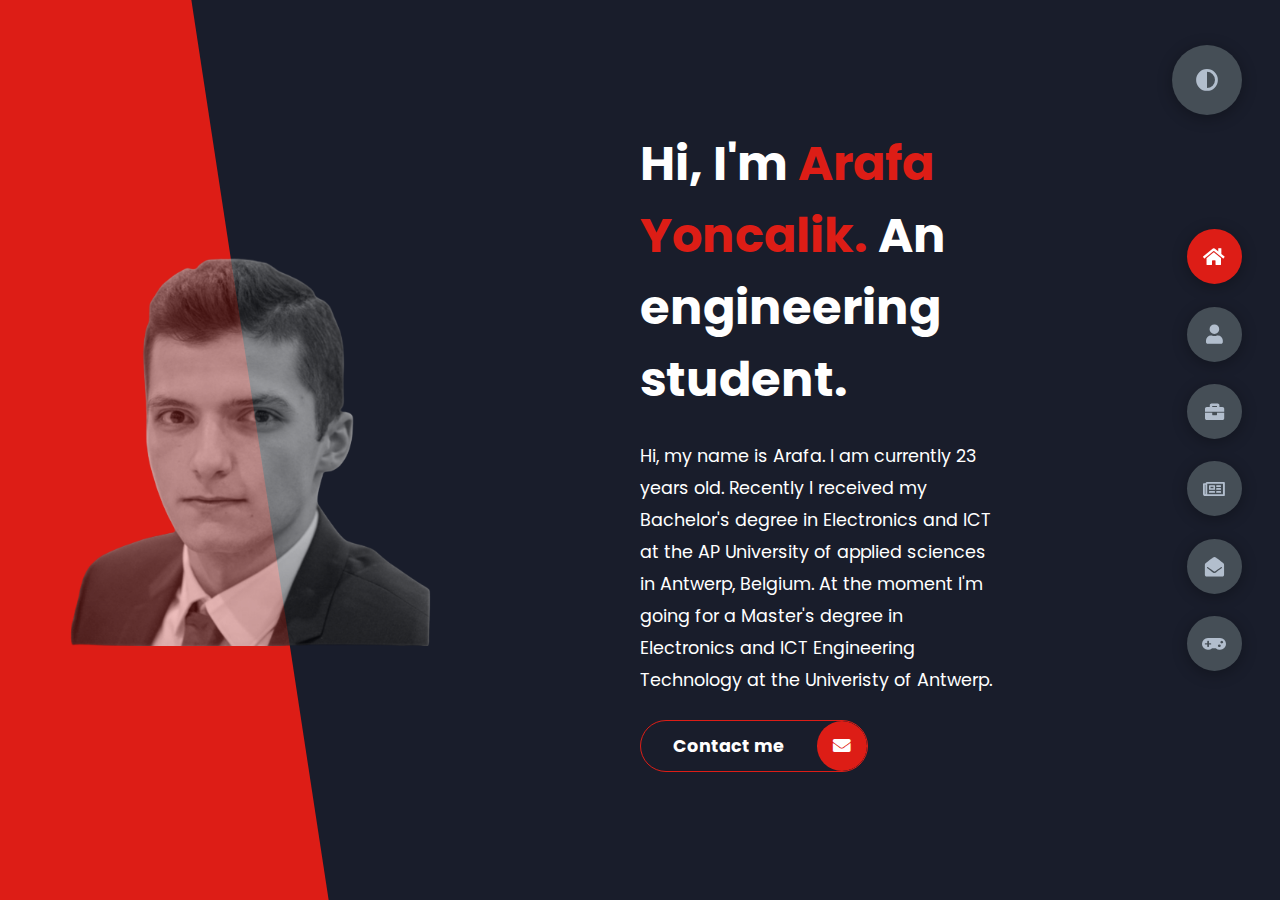
==== commit c0075f33: "fixes" ====
--- a/index.html
+++ b/index.html
@@ -5,7 +5,7 @@
     <meta charset="UTF-8">
     <meta http-equiv="X-UA-Compatible" content="IE=edge">
     <meta name="viewport" content="width=device-width, initial-scale=1.0">
-    <title>Portfolio</title>
+    <title>Arafa Yoncalik</title>
     <link rel="stylesheet" href="styles/styles.css">
     <link rel="preconnect" href="https://fonts.googleapis.com">
     <link rel="preconnect" href="https://fonts.gstatic.com" crossorigin>
@@ -888,7 +888,7 @@
                                     <span>Location</span>
                                 </div>
                                 <p>
-                                    : Antwerp, Belgium
+                                    Antwerp, Belgium
                                 </p>
                             </div>
                             <div class="contact-item">
@@ -897,7 +897,7 @@
                                     <span>Email</span>
                                 </div>
                                 <p>
-                                    <span>: arafayon@gmail.com</span>
+                                    <span>arafayon@gmail.com</span>
                                 </p>
                             </div>
                             <div class="contact-item">
@@ -906,7 +906,7 @@
                                     <span>Education</span>
                                 </div>
                                 <p>
-                                    <span>: Engineering, Univeristy Of Antwerp</span>
+                                    <span>Engineering, Univeristy Of Antwerp</span>
                                 </p>
                             </div>
                             <!-- <div class="contact-item">
@@ -924,7 +924,7 @@
                                     <span>Languages</span>
                                 </div>
                                 <p>
-                                    <span>: Dutch, English, Turkish</span>
+                                    <span>Dutch, English, Turkish</span>
                                 </p>
                             </div>
                         </div>
@@ -947,23 +947,29 @@
                         </div>
                     </div>
                     <div class="right-contact">
-                        <form action="" class="contact-form">
+                        <form action="https://formspree.io/f/mnqrpajd" method="POST" class="contact-form">
                             <div class="input-control i-c-2">
-                                <input type="text" required placeholder="YOUR NAME">
-                                <input type="email" required placeholder="YOUR EMAIL">
+                                <input type="text" required placeholder="YOUR NAME" name="name">
+                                <input type="email" required placeholder="YOUR EMAIL" name="email">
                             </div>
                             <div class="input-control">
                                 <input type="text" required placeholder="ENTER SUBJECT">
                             </div>
                             <div class="input-control">
-                                <textarea name="" id="" cols="15" rows="8" placeholder="Message Here..."></textarea>
-                            </div>
+                                <textarea name="message" id="" cols="15" rows="8"
+                                    placeholder="Message Here..."></textarea>
+                            </div>
+
                             <div class="submit-btn">
                                 <a href="#" class="main-btn">
-                                    <span class="btn-text">Send</span>
+                                    <button class="btn-text" type="submit">Send</button>
                                     <span class="btn-icon"><i class="fas fa-envelope"></i></span>
                                 </a>
                             </div>
+
+
+
+
                         </form>
                     </div>
                 </div>
--- a/styles/styles.css
+++ b/styles/styles.css
@@ -741,6 +741,8 @@
 }
 .main-btn .btn-text {
   padding: 0 2rem;
+  color: var(--color-white);
+
 }
 .main-btn .btn-icon {
   background-color: var(--color-secondary);
@@ -1108,4 +1110,17 @@
   padding-top: 5%;
   padding-left: 30%;
   padding-right: 30%;
+}
+
+
+.btn-text{
+  background-color: transparent;
+  background-repeat: no-repeat;
+  border: none;
+  cursor: pointer;
+  overflow: hidden;
+  outline: none;
+  color:white;
+  font-size: 1em;
+  font-weight: bold;
 }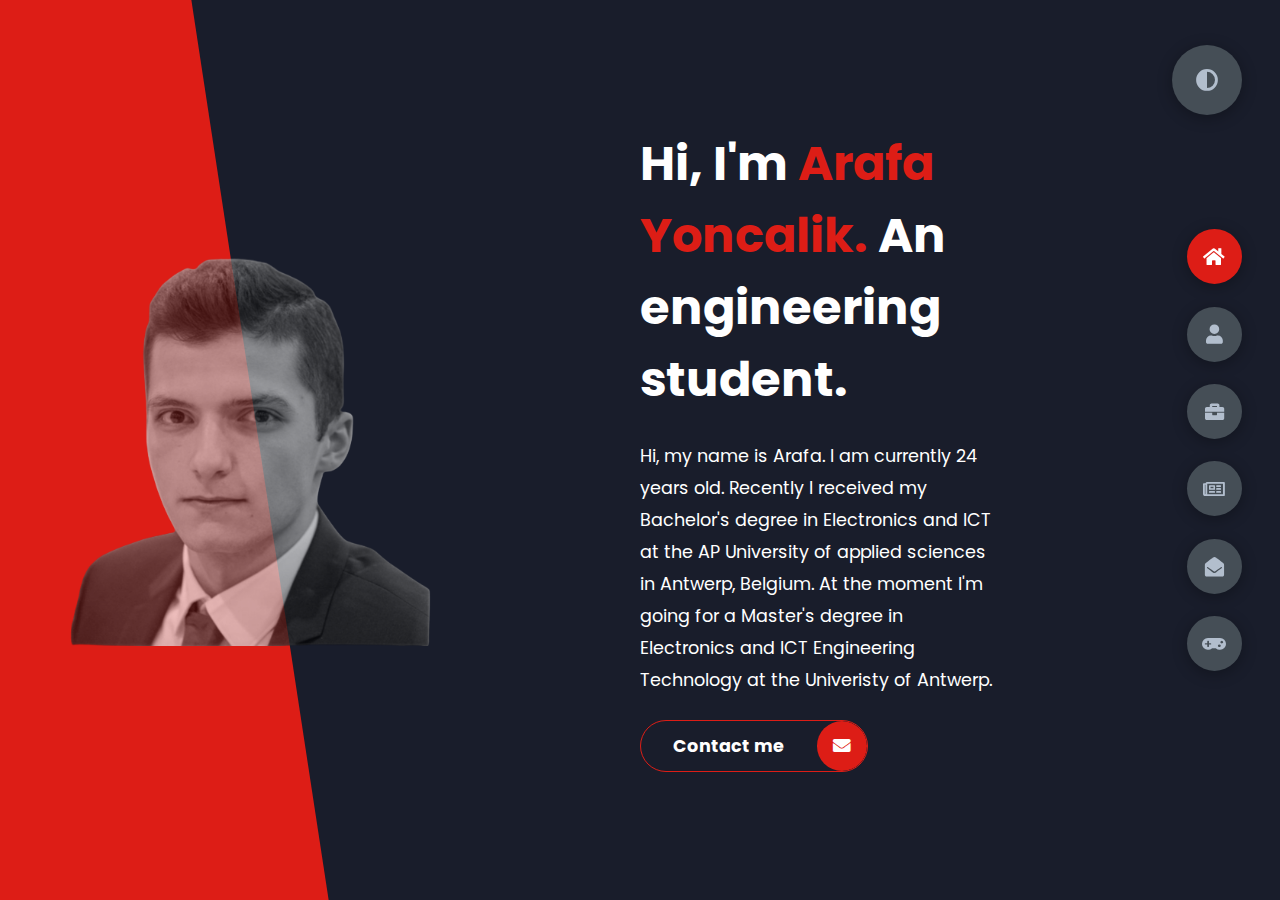
==== commit 259d4047: "updates" ====
--- a/index.html
+++ b/index.html
@@ -31,7 +31,7 @@
                     An engineering student.
                 </h1>
                 <p>
-                    Hi, my name is Arafa. I am currently 23 years old. Recently I received my Bachelor's degree in
+                    Hi, my name is Arafa. I am currently 24 years old. Recently I received my Bachelor's degree in
                     Electronics and ICT at the AP University of applied sciences in Antwerp, Belgium. At the moment I'm
                     going for a Master's degree in Electronics and ICT Engineering Technology at the Univeristy of
                     Antwerp.
@@ -59,7 +59,7 @@
                         about how it is done.
                         When I was 13 years old my father bought me my first laptop just to practice programming. He
                         gave me some old books
-                        about Visual Basic and told me look it up. And that is basically how my journey in becoming a
+                        about Visual Basic and told me to look it all up. And that is basically how my journey in becoming a
                         programmer started. In
                         my high school and University career I followed multiple courses and gained information about
                         different topics on how to
@@ -470,10 +470,49 @@
                             </div>
                         </div>
                     </div>
+                    <div class="progress-bar">
+                        <p class="prog-title">Gitlab</p>
+                        <div class="progress-con">
+                            <p class="prog-text">100%</p>
+                            <div class="progress">
+                                <span class="gitlab"></span>
+                            </div>
+                        </div>
+                    </div>
+                    <div class="progress-bar">
+                        <p class="prog-title">UML</p>
+                        <div class="progress-con">
+                            <p class="prog-text">75%</p>
+                            <div class="progress">
+                                <span class="UML"></span>
+                            </div>
+                        </div>
+                    </div>
                 </div>
             </div>
             <h4 class="stat-title">My Timeline</h4>
             <div class="timeline">
+                <div class="timeline-item">
+                    <div class="tl-icon">
+                        <i class="fas fa-briefcase"></i>
+                    </div>
+                    <p class="tl-duration">JUL 2023 - 2 months</p>
+                    <h5>SOFTWARE ENGINEER<span> - University of Antwerp</span></h5>
+                    <p>
+                        Worked as a software engineer on a project with a PHD researcher in the field of engineering. The main goal of the application was to be able to execute statistical
+                        analysis on road noise generated by cars on different road types.
+                    </p>
+                </div>
+                <div class="timeline-item">
+                    <div class="tl-icon">
+                        <i class="fas fa-briefcase"></i>
+                    </div>
+                    <p class="tl-duration">SEPT 2022 - Now</p>
+                    <h5>AI ENGINEER<span> - MINDTHRIVEN</span></h5>
+                    <p>
+                        Started working as a student/assistant as an AI engineer for a startup company that focuses on burnout prevention and mental welbeing.
+                    </p>
+                </div>
                 <div class="timeline-item">
                     <div class="tl-icon">
                         <i class="fas fa-university"></i>
--- a/styles/styles.css
+++ b/styles/styles.css
@@ -429,6 +429,12 @@
 .about-stats .progress-bars .progress-bar .progress-con .progress .firebase {
   width: 80%;
 }
+.about-stats .progress-bars .progress-bar .progress-con .progress .gitlab {
+  width: 100%;
+}
+.about-stats .progress-bars .progress-bar .progress-con .progress .UML {
+  width: 75%;
+}
 
 
 .stat-title {
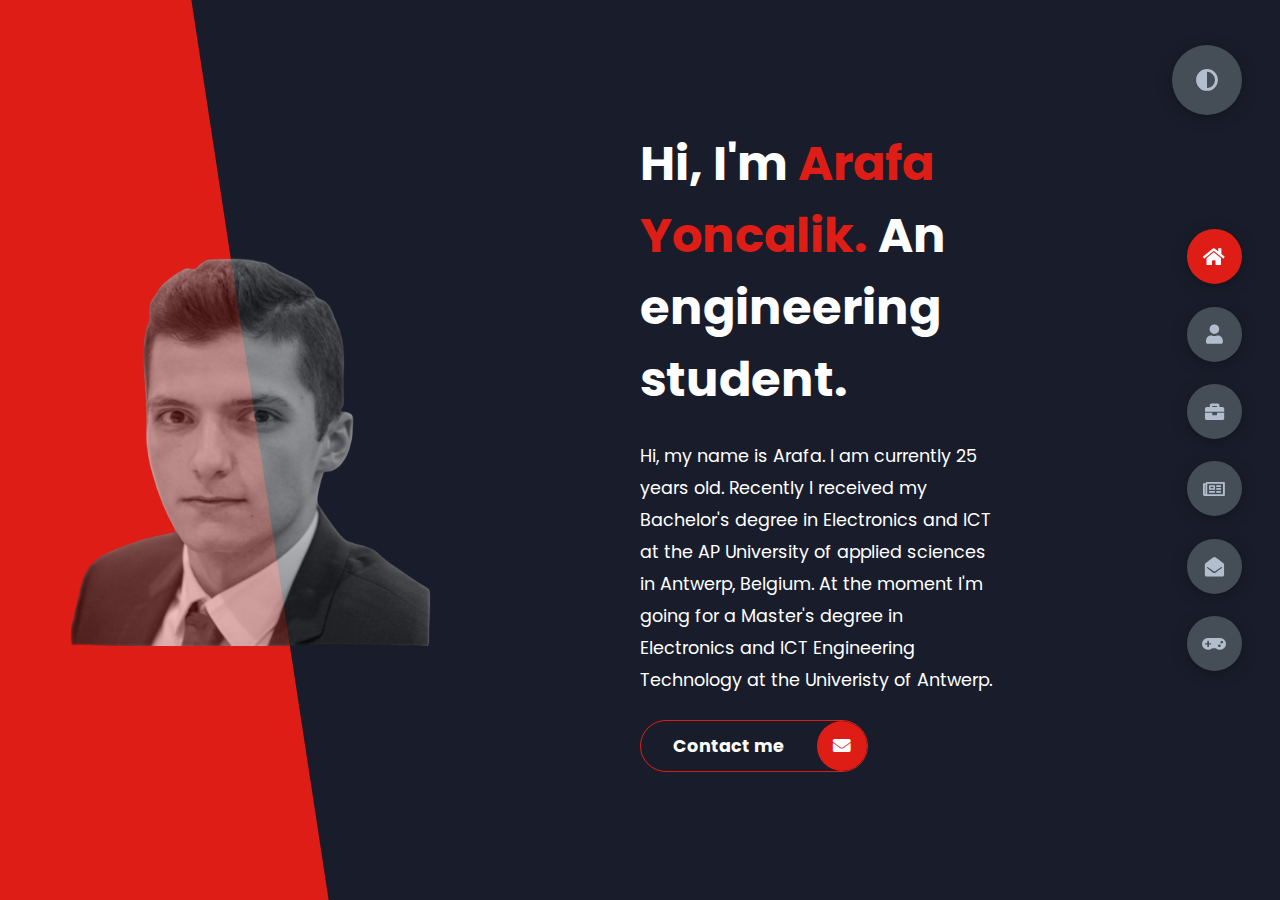
==== commit 0dbb8935: "Update index.html" ====
--- a/index.html
+++ b/index.html
@@ -31,7 +31,7 @@
                     An engineering student.
                 </h1>
                 <p>
-                    Hi, my name is Arafa. I am currently 24 years old. Recently I received my Bachelor's degree in
+                    Hi, my name is Arafa. I am currently 25 years old. Recently I received my Bachelor's degree in
                     Electronics and ICT at the AP University of applied sciences in Antwerp, Belgium. At the moment I'm
                     going for a Master's degree in Electronics and ICT Engineering Technology at the Univeristy of
                     Antwerp.
@@ -492,6 +492,16 @@
             </div>
             <h4 class="stat-title">My Timeline</h4>
             <div class="timeline">
+                <div class="timeline-item">
+                    <div class="tl-icon">
+                        <i class="fas fa-briefcase"></i>
+                    </div>
+                    <p class="tl-duration">OKT 2023 - SEPT 2024</p>
+                    <h5>IT CONSULTANT<span> - Ferranti Computer Systems</span></h5>
+                    <p>
+                        Worked as an IT consultant on a company specialized in the utility market providing ERP/CRM software solutions to a variety of clients. My tasks varied from development to analysis of different topics.
+                    </p>
+                </div>
                 <div class="timeline-item">
                     <div class="tl-icon">
                         <i class="fas fa-briefcase"></i>
@@ -1055,4 +1065,4 @@
     <script src="app.js"></script>
 </body>
 
-</html>+</html>
